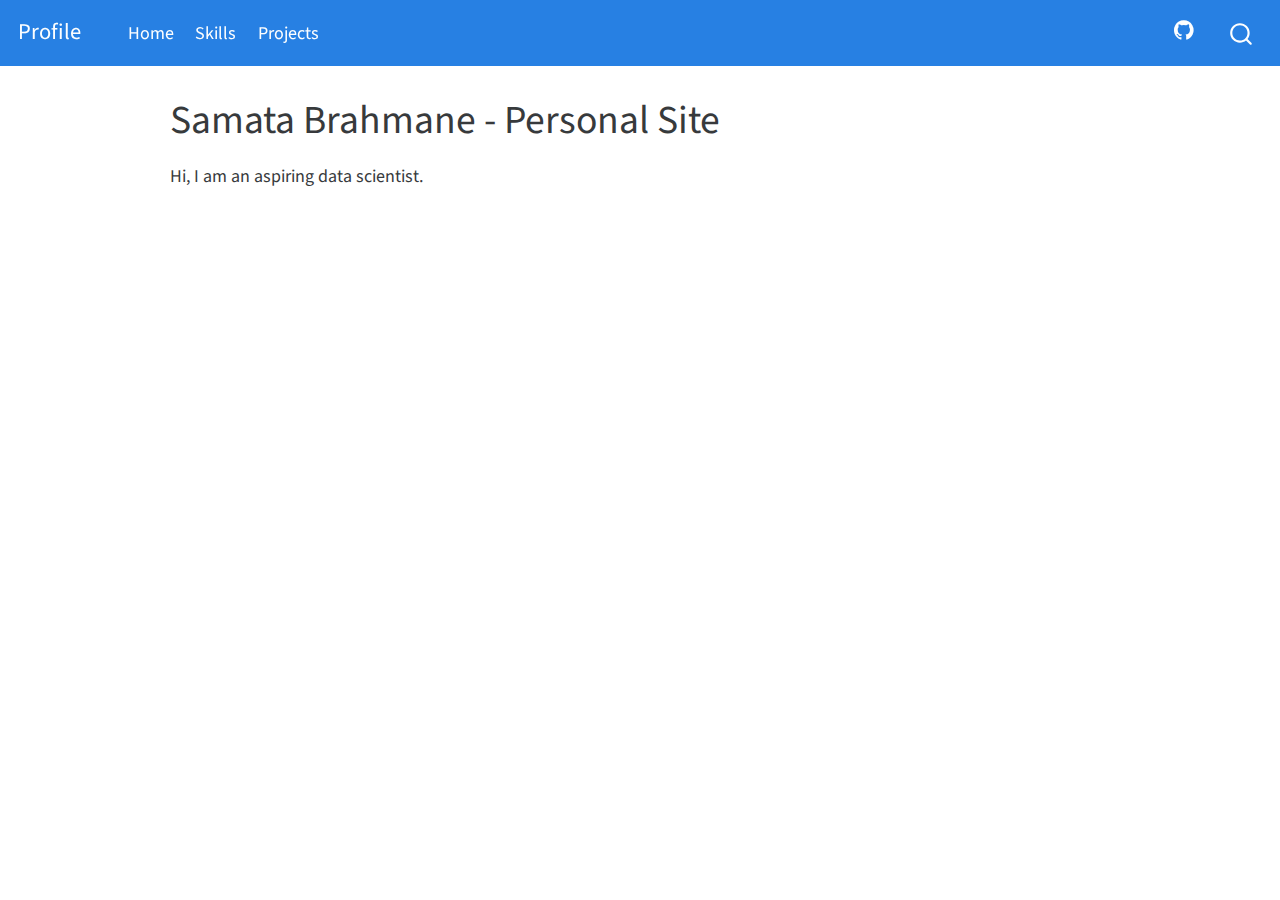
==== docs/index.html @ e241daa7 "first commit" ====
<!DOCTYPE html>
<html xmlns="http://www.w3.org/1999/xhtml" lang="en" xml:lang="en"><head>

<meta charset="utf-8">
<meta name="generator" content="quarto-1.1.251">

<meta name="viewport" content="width=device-width, initial-scale=1.0, user-scalable=yes">


<title>Profile - Samata Brahmane - Personal Site</title>
<style>
code{white-space: pre-wrap;}
span.smallcaps{font-variant: small-caps;}
div.columns{display: flex; gap: min(4vw, 1.5em);}
div.column{flex: auto; overflow-x: auto;}
div.hanging-indent{margin-left: 1.5em; text-indent: -1.5em;}
ul.task-list{list-style: none;}
ul.task-list li input[type="checkbox"] {
  width: 0.8em;
  margin: 0 0.8em 0.2em -1.6em;
  vertical-align: middle;
}
</style>


<script src="site_libs/quarto-nav/quarto-nav.js"></script>
<script src="site_libs/quarto-nav/headroom.min.js"></script>
<script src="site_libs/clipboard/clipboard.min.js"></script>
<script src="site_libs/quarto-search/autocomplete.umd.js"></script>
<script src="site_libs/quarto-search/fuse.min.js"></script>
<script src="site_libs/quarto-search/quarto-search.js"></script>
<meta name="quarto:offset" content="./">
<script src="site_libs/quarto-html/quarto.js"></script>
<script src="site_libs/quarto-html/popper.min.js"></script>
<script src="site_libs/quarto-html/tippy.umd.min.js"></script>
<script src="site_libs/quarto-html/anchor.min.js"></script>
<link href="site_libs/quarto-html/tippy.css" rel="stylesheet">
<link href="site_libs/quarto-html/quarto-syntax-highlighting.css" rel="stylesheet" id="quarto-text-highlighting-styles">
<script src="site_libs/bootstrap/bootstrap.min.js"></script>
<link href="site_libs/bootstrap/bootstrap-icons.css" rel="stylesheet">
<link href="site_libs/bootstrap/bootstrap.min.css" rel="stylesheet" id="quarto-bootstrap" data-mode="light">
<script id="quarto-search-options" type="application/json">{
  "location": "navbar",
  "copy-button": false,
  "collapse-after": 3,
  "panel-placement": "end",
  "type": "overlay",
  "limit": 20,
  "language": {
    "search-no-results-text": "No results",
    "search-matching-documents-text": "matching documents",
    "search-copy-link-title": "Copy link to search",
    "search-hide-matches-text": "Hide additional matches",
    "search-more-match-text": "more match in this document",
    "search-more-matches-text": "more matches in this document",
    "search-clear-button-title": "Clear",
    "search-detached-cancel-button-title": "Cancel",
    "search-submit-button-title": "Submit"
  }
}</script>


<link rel="stylesheet" href="styles.css">
</head>

<body class="nav-fixed">

<div id="quarto-search-results"></div>
  <header id="quarto-header" class="headroom fixed-top">
    <nav class="navbar navbar-expand-lg navbar-dark ">
      <div class="navbar-container container-fluid">
      <div class="navbar-brand-container">
    <a class="navbar-brand" href="./index.html">
    <span class="navbar-title">Profile</span>
    </a>
  </div>
          <button class="navbar-toggler" type="button" data-bs-toggle="collapse" data-bs-target="#navbarCollapse" aria-controls="navbarCollapse" aria-expanded="false" aria-label="Toggle navigation" onclick="if (window.quartoToggleHeadroom) { window.quartoToggleHeadroom(); }">
  <span class="navbar-toggler-icon"></span>
</button>
          <div class="collapse navbar-collapse" id="navbarCollapse">
            <ul class="navbar-nav navbar-nav-scroll me-auto">
  <li class="nav-item">
    <a class="nav-link" href="./homepage.html">Home</a>
  </li>  
  <li class="nav-item">
    <a class="nav-link" href="./skills.html">Skills</a>
  </li>  
  <li class="nav-item">
    <a class="nav-link" href="./projects.html">Projects</a>
  </li>  
</ul>
            <ul class="navbar-nav navbar-nav-scroll ms-auto">
  <li class="nav-item compact">
    <a class="nav-link" href="https://github.com/samata18"><i class="bi bi-github" role="img" aria-label="GitHub">
</i> 
 </a>
  </li>  
</ul>
              <div id="quarto-search" class="" title="Search"></div>
          </div> <!-- /navcollapse -->
      </div> <!-- /container-fluid -->
    </nav>
</header>
<!-- content -->
<div id="quarto-content" class="quarto-container page-columns page-rows-contents page-layout-article page-navbar">
<!-- sidebar -->
<!-- margin-sidebar -->
    <div id="quarto-margin-sidebar" class="sidebar margin-sidebar">
        
    </div>
<!-- main -->
<main class="content" id="quarto-document-content">

<header id="title-block-header" class="quarto-title-block default">
<div class="quarto-title">
<h1 class="title">Samata Brahmane - Personal Site</h1>
</div>



<div class="quarto-title-meta">

    
    
  </div>
  

</header>

<p>Hi, I am an aspiring data scientist.</p>



</main> <!-- /main -->
<script id="quarto-html-after-body" type="application/javascript">
window.document.addEventListener("DOMContentLoaded", function (event) {
  const toggleBodyColorMode = (bsSheetEl) => {
    const mode = bsSheetEl.getAttribute("data-mode");
    const bodyEl = window.document.querySelector("body");
    if (mode === "dark") {
      bodyEl.classList.add("quarto-dark");
      bodyEl.classList.remove("quarto-light");
    } else {
      bodyEl.classList.add("quarto-light");
      bodyEl.classList.remove("quarto-dark");
    }
  }
  const toggleBodyColorPrimary = () => {
    const bsSheetEl = window.document.querySelector("link#quarto-bootstrap");
    if (bsSheetEl) {
      toggleBodyColorMode(bsSheetEl);
    }
  }
  toggleBodyColorPrimary();  
  const icon = "";
  const anchorJS = new window.AnchorJS();
  anchorJS.options = {
    placement: 'right',
    icon: icon
  };
  anchorJS.add('.anchored');
  const clipboard = new window.ClipboardJS('.code-copy-button', {
    target: function(trigger) {
      return trigger.previousElementSibling;
    }
  });
  clipboard.on('success', function(e) {
    // button target
    const button = e.trigger;
    // don't keep focus
    button.blur();
    // flash "checked"
    button.classList.add('code-copy-button-checked');
    var currentTitle = button.getAttribute("title");
    button.setAttribute("title", "Copied!");
    setTimeout(function() {
      button.setAttribute("title", currentTitle);
      button.classList.remove('code-copy-button-checked');
    }, 1000);
    // clear code selection
    e.clearSelection();
  });
  function tippyHover(el, contentFn) {
    const config = {
      allowHTML: true,
      content: contentFn,
      maxWidth: 500,
      delay: 100,
      arrow: false,
      appendTo: function(el) {
          return el.parentElement;
      },
      interactive: true,
      interactiveBorder: 10,
      theme: 'quarto',
      placement: 'bottom-start'
    };
    window.tippy(el, config); 
  }
  const noterefs = window.document.querySelectorAll('a[role="doc-noteref"]');
  for (var i=0; i<noterefs.length; i++) {
    const ref = noterefs[i];
    tippyHover(ref, function() {
      // use id or data attribute instead here
      let href = ref.getAttribute('data-footnote-href') || ref.getAttribute('href');
      try { href = new URL(href).hash; } catch {}
      const id = href.replace(/^#\/?/, "");
      const note = window.document.getElementById(id);
      return note.innerHTML;
    });
  }
  var bibliorefs = window.document.querySelectorAll('a[role="doc-biblioref"]');
  for (var i=0; i<bibliorefs.length; i++) {
    const ref = bibliorefs[i];
    const cites = ref.parentNode.getAttribute('data-cites').split(' ');
    tippyHover(ref, function() {
      var popup = window.document.createElement('div');
      cites.forEach(function(cite) {
        var citeDiv = window.document.createElement('div');
        citeDiv.classList.add('hanging-indent');
        citeDiv.classList.add('csl-entry');
        var biblioDiv = window.document.getElementById('ref-' + cite);
        if (biblioDiv) {
          citeDiv.innerHTML = biblioDiv.innerHTML;
        }
        popup.appendChild(citeDiv);
      });
      return popup.innerHTML;
    });
  }
});
</script>
</div> <!-- /content -->



</body></html>
---- docs/site_libs/quarto-html/tippy.css ----
.tippy-box[data-animation=fade][data-state=hidden]{opacity:0}[data-tippy-root]{max-width:calc(100vw - 10px)}.tippy-box{position:relative;background-color:#333;color:#fff;border-radius:4px;font-size:14px;line-height:1.4;white-space:normal;outline:0;transition-property:transform,visibility,opacity}.tippy-box[data-placement^=top]>.tippy-arrow{bottom:0}.tippy-box[data-placement^=top]>.tippy-arrow:before{bottom:-7px;left:0;border-width:8px 8px 0;border-top-color:initial;transform-origin:center top}.tippy-box[data-placement^=bottom]>.tippy-arrow{top:0}.tippy-box[data-placement^=bottom]>.tippy-arrow:before{top:-7px;left:0;border-width:0 8px 8px;border-bottom-color:initial;transform-origin:center bottom}.tippy-box[data-placement^=left]>.tippy-arrow{right:0}.tippy-box[data-placement^=left]>.tippy-arrow:before{border-width:8px 0 8px 8px;border-left-color:initial;right:-7px;transform-origin:center left}.tippy-box[data-placement^=right]>.tippy-arrow{left:0}.tippy-box[data-placement^=right]>.tippy-arrow:before{left:-7px;border-width:8px 8px 8px 0;border-right-color:initial;transform-origin:center right}.tippy-box[data-inertia][data-state=visible]{transition-timing-function:cubic-bezier(.54,1.5,.38,1.11)}.tippy-arrow{width:16px;height:16px;color:#333}.tippy-arrow:before{content:"";position:absolute;border-color:transparent;border-style:solid}.tippy-content{position:relative;padding:5px 9px;z-index:1}
---- docs/site_libs/quarto-html/quarto-syntax-highlighting.css ----
/* quarto syntax highlight colors */
:root {
  --quarto-hl-ot-color: #003B4F;
  --quarto-hl-at-color: #657422;
  --quarto-hl-ss-color: #20794D;
  --quarto-hl-an-color: #5E5E5E;
  --quarto-hl-fu-color: #4758AB;
  --quarto-hl-st-color: #20794D;
  --quarto-hl-cf-color: #003B4F;
  --quarto-hl-op-color: #5E5E5E;
  --quarto-hl-er-color: #AD0000;
  --quarto-hl-bn-color: #AD0000;
  --quarto-hl-al-color: #AD0000;
  --quarto-hl-va-color: #111111;
  --quarto-hl-bu-color: inherit;
  --quarto-hl-ex-color: inherit;
  --quarto-hl-pp-color: #AD0000;
  --quarto-hl-in-color: #5E5E5E;
  --quarto-hl-vs-color: #20794D;
  --quarto-hl-wa-color: #5E5E5E;
  --quarto-hl-do-color: #5E5E5E;
  --quarto-hl-im-color: #00769E;
  --quarto-hl-ch-color: #20794D;
  --quarto-hl-dt-color: #AD0000;
  --quarto-hl-fl-color: #AD0000;
  --quarto-hl-co-color: #5E5E5E;
  --quarto-hl-cv-color: #5E5E5E;
  --quarto-hl-cn-color: #8f5902;
  --quarto-hl-sc-color: #5E5E5E;
  --quarto-hl-dv-color: #AD0000;
  --quarto-hl-kw-color: #003B4F;
}

/* other quarto variables */
:root {
  --quarto-font-monospace: SFMono-Regular, Menlo, Monaco, Consolas, "Liberation Mono", "Courier New", monospace;
}

pre > code.sourceCode > span {
  color: #003B4F;
}

code span {
  color: #003B4F;
}

code.sourceCode > span {
  color: #003B4F;
}

div.sourceCode,
div.sourceCode pre.sourceCode {
  color: #003B4F;
}

code span.ot {
  color: #003B4F;
}

code span.at {
  color: #657422;
}

code span.ss {
  color: #20794D;
}

code span.an {
  color: #5E5E5E;
}

code span.fu {
  color: #4758AB;
}

code span.st {
  color: #20794D;
}

code span.cf {
  color: #003B4F;
}

code span.op {
  color: #5E5E5E;
}

code span.er {
  color: #AD0000;
}

code span.bn {
  color: #AD0000;
}

code span.al {
  color: #AD0000;
}

code span.va {
  color: #111111;
}

code span.pp {
  color: #AD0000;
}

code span.in {
  color: #5E5E5E;
}

code span.vs {
  color: #20794D;
}

code span.wa {
  color: #5E5E5E;
  font-style: italic;
}

code span.do {
  color: #5E5E5E;
  font-style: italic;
}

code span.im {
  color: #00769E;
}

code span.ch {
  color: #20794D;
}

code span.dt {
  color: #AD0000;
}

code span.fl {
  color: #AD0000;
}

code span.co {
  color: #5E5E5E;
}

code span.cv {
  color: #5E5E5E;
  font-style: italic;
}

code span.cn {
  color: #8f5902;
}

code span.sc {
  color: #5E5E5E;
}

code span.dv {
  color: #AD0000;
}

code span.kw {
  color: #003B4F;
}

.prevent-inlining {
  content: "</";
}

/*# sourceMappingURL=debc5d5d77c3f9108843748ff7464032.css.map */
---- docs/styles.css ----
/* css styles */
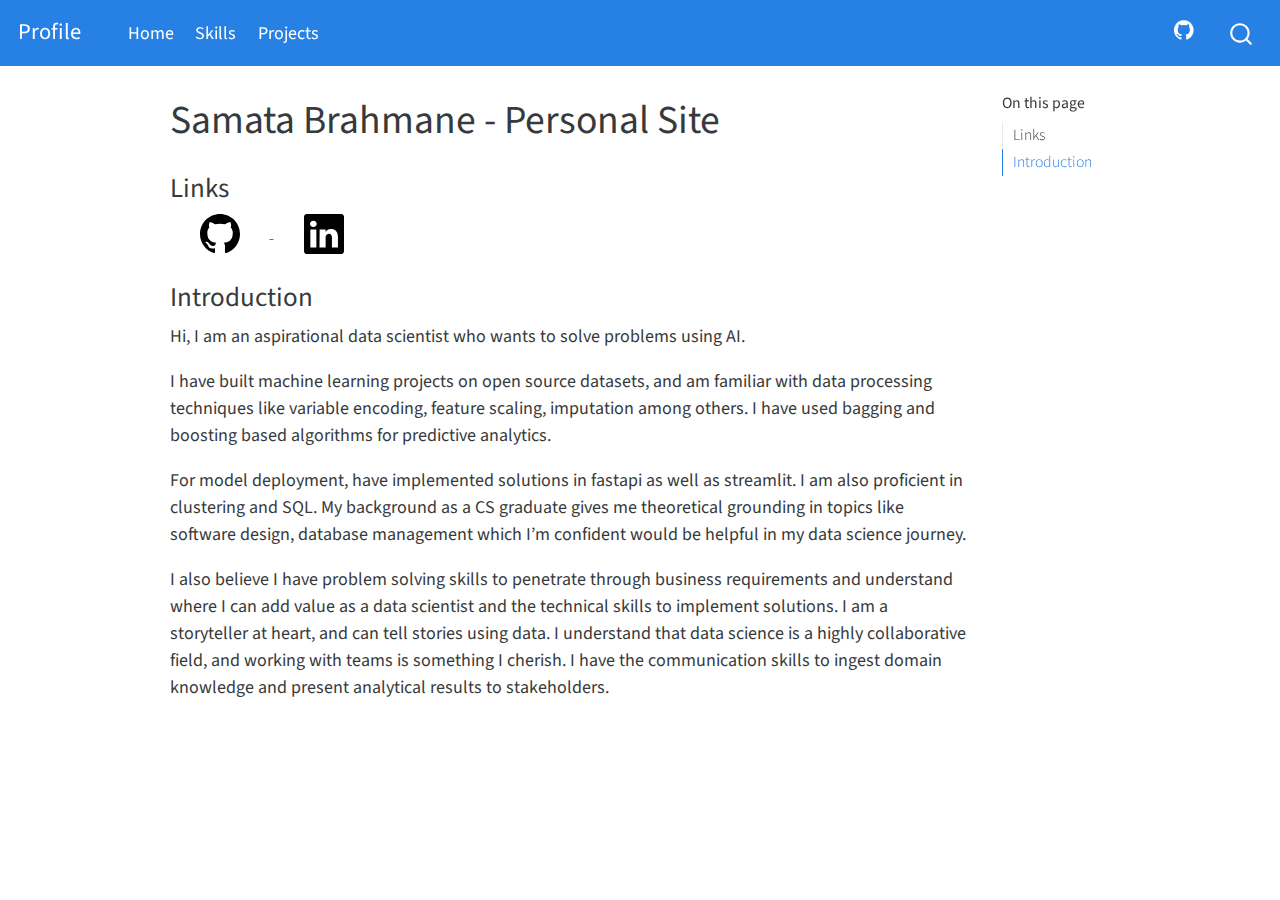
==== commit 4a115471: "a" ====
--- a/docs/index.html
+++ b/docs/index.html
@@ -80,7 +80,7 @@
           <div class="collapse navbar-collapse" id="navbarCollapse">
             <ul class="navbar-nav navbar-nav-scroll me-auto">
   <li class="nav-item">
-    <a class="nav-link" href="./homepage.html">Home</a>
+    <a class="nav-link active" href="./index.html" aria-current="page">Home</a>
   </li>  
   <li class="nav-item">
     <a class="nav-link" href="./skills.html">Skills</a>
@@ -106,7 +106,14 @@
 <!-- sidebar -->
 <!-- margin-sidebar -->
     <div id="quarto-margin-sidebar" class="sidebar margin-sidebar">
-        
+        <nav id="TOC" role="doc-toc" class="toc-active">
+    <h2 id="toc-title">On this page</h2>
+   
+  <ul>
+  <li><a href="#links" id="toc-links" class="nav-link active" data-scroll-target="#links">Links</a></li>
+  <li><a href="#introduction" id="toc-introduction" class="nav-link" data-scroll-target="#introduction">Introduction</a></li>
+  </ul>
+</nav>
     </div>
 <!-- main -->
 <main class="content" id="quarto-document-content">
@@ -127,9 +134,19 @@
 
 </header>
 
-<p>Hi, I am an aspiring data scientist.</p>
-
-
+<section id="links" class="level3">
+<h3 class="anchored" data-anchor-id="links">Links</h3>
+<p><a href="https://github.com/samata18"> <img alt="Qries" src="github.svg" width="100&quot;" height="40"> </a><a href="https://www.linkedin.com/in/samata-b-989a9b148/"> <img alt="Qries" src="linkedin.svg" width="100&quot;" height="40"> </a></p>
+</section>
+<section id="introduction" class="level3">
+<h3 class="anchored" data-anchor-id="introduction">Introduction</h3>
+<p>Hi, I am an aspirational data scientist who wants to solve problems using AI.</p>
+<p>I have built machine learning projects on open source datasets, and am familiar with data processing techniques like variable encoding, feature scaling, imputation among others. I have used bagging and boosting based algorithms for predictive analytics.</p>
+<p>For model deployment, have implemented solutions in fastapi as well as streamlit. I am also proficient in clustering and SQL. My background as a CS graduate gives me theoretical grounding in topics like software design, database management which I’m confident would be helpful in my data science journey.</p>
+<p>I also believe I have problem solving skills to penetrate through business requirements and understand where I can add value as a data scientist and the technical skills to implement solutions. I am a storyteller at heart, and can tell stories using data. I understand that data science is a highly collaborative field, and working with teams is something I cherish. I have the communication skills to ingest domain knowledge and present analytical results to stakeholders.</p>
+
+
+</section>
 
 </main> <!-- /main -->
 <script id="quarto-html-after-body" type="application/javascript">
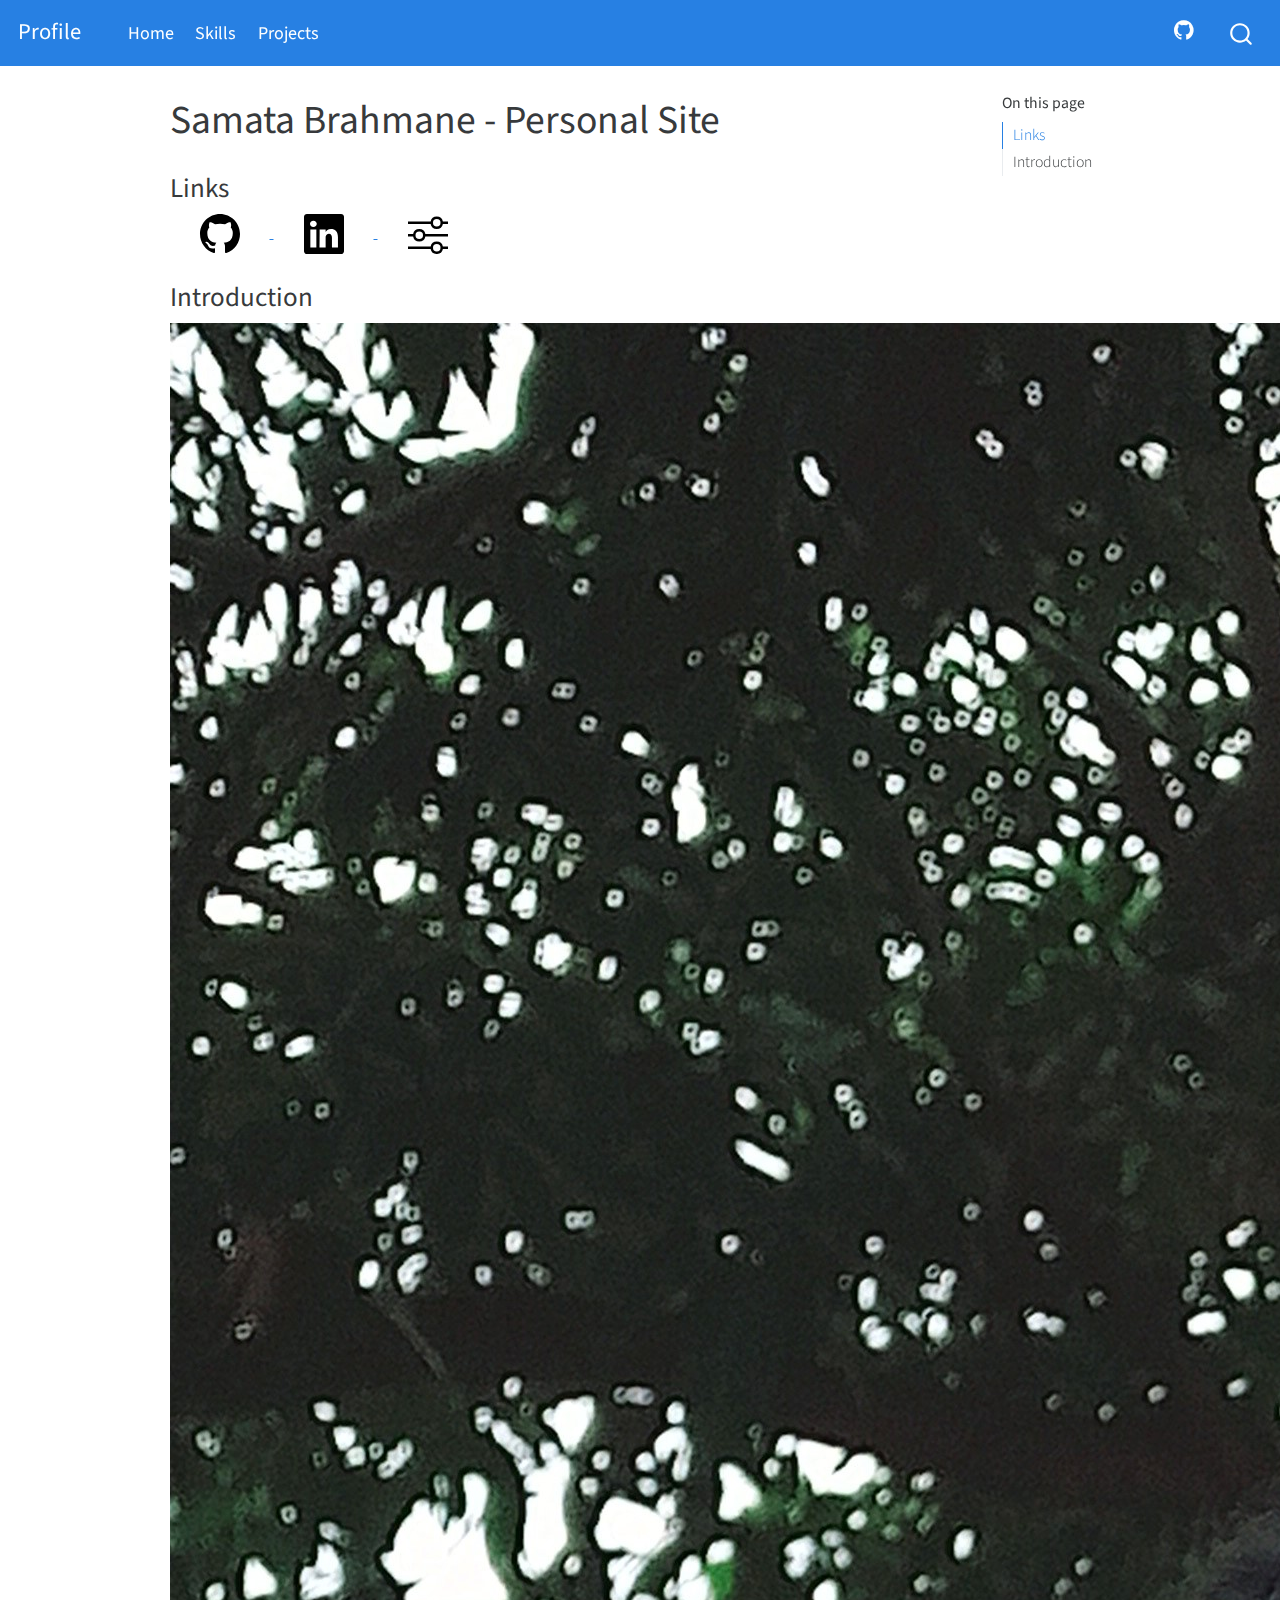
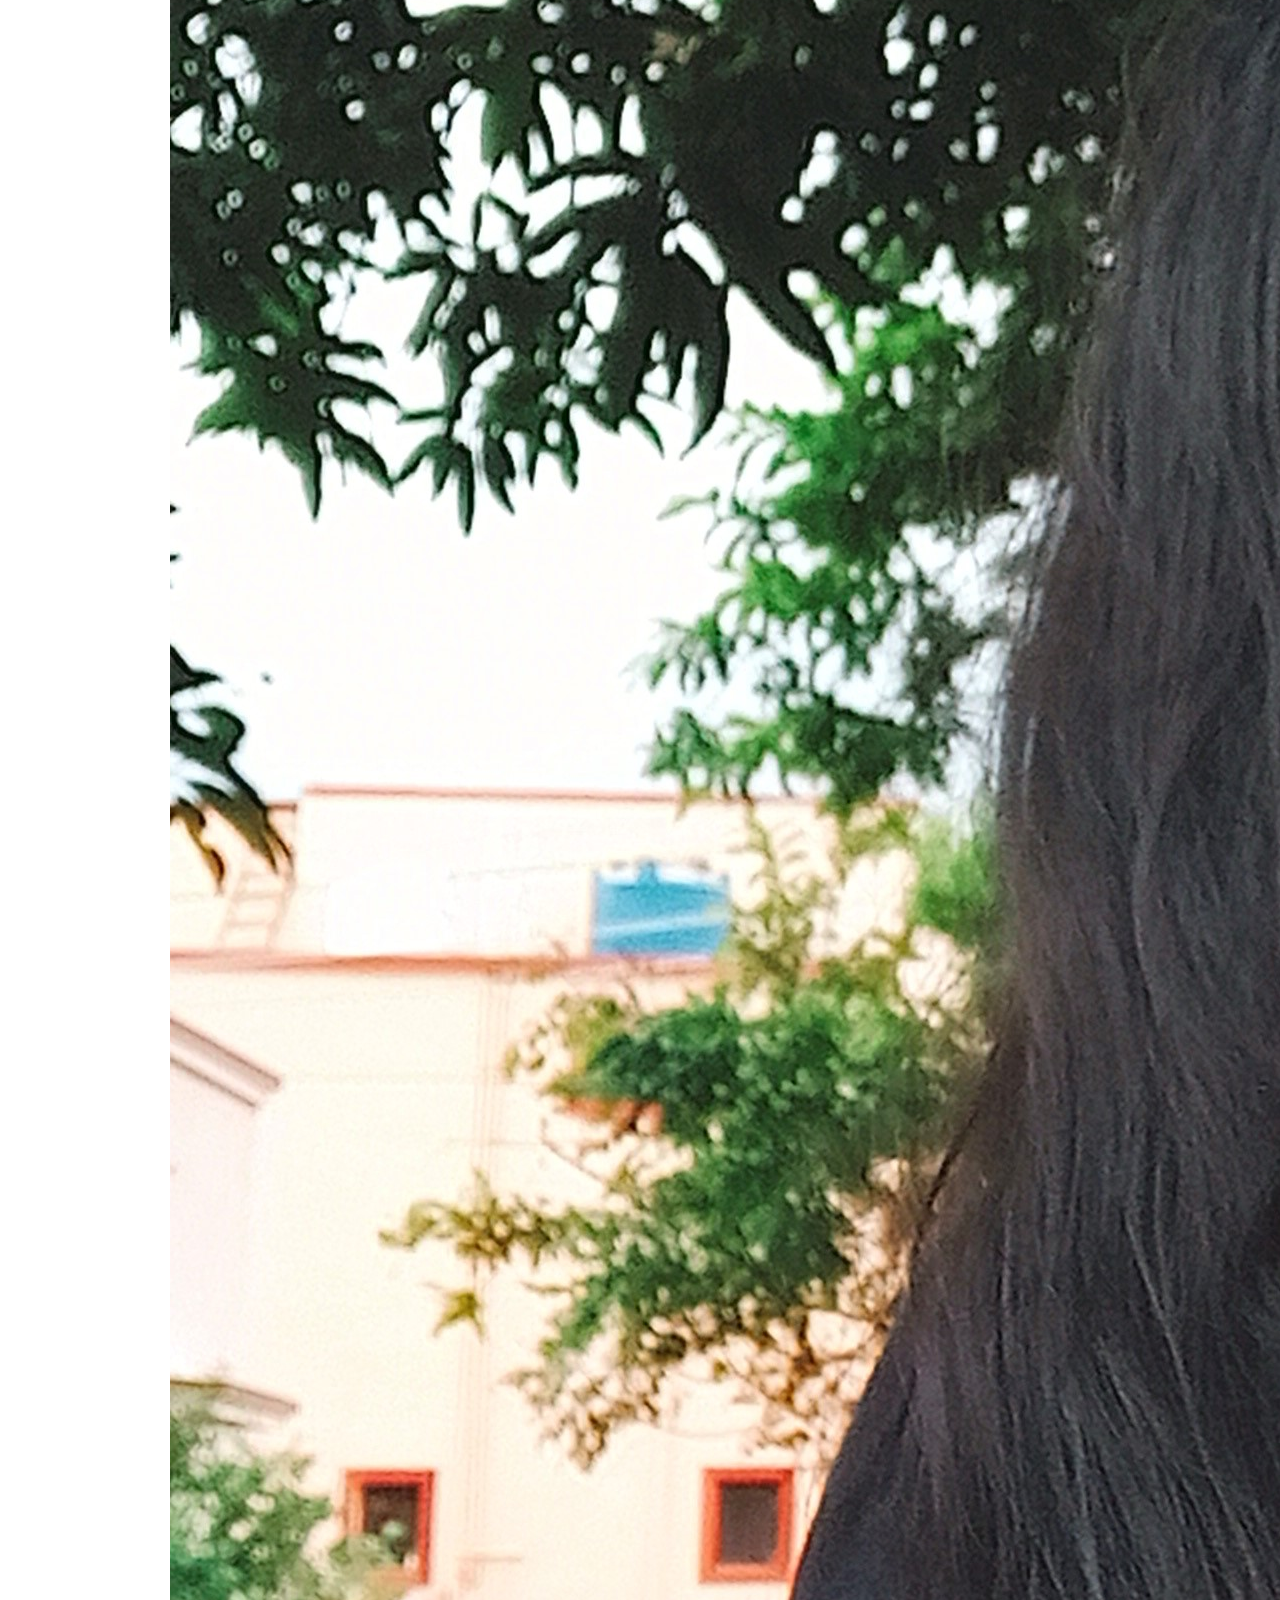
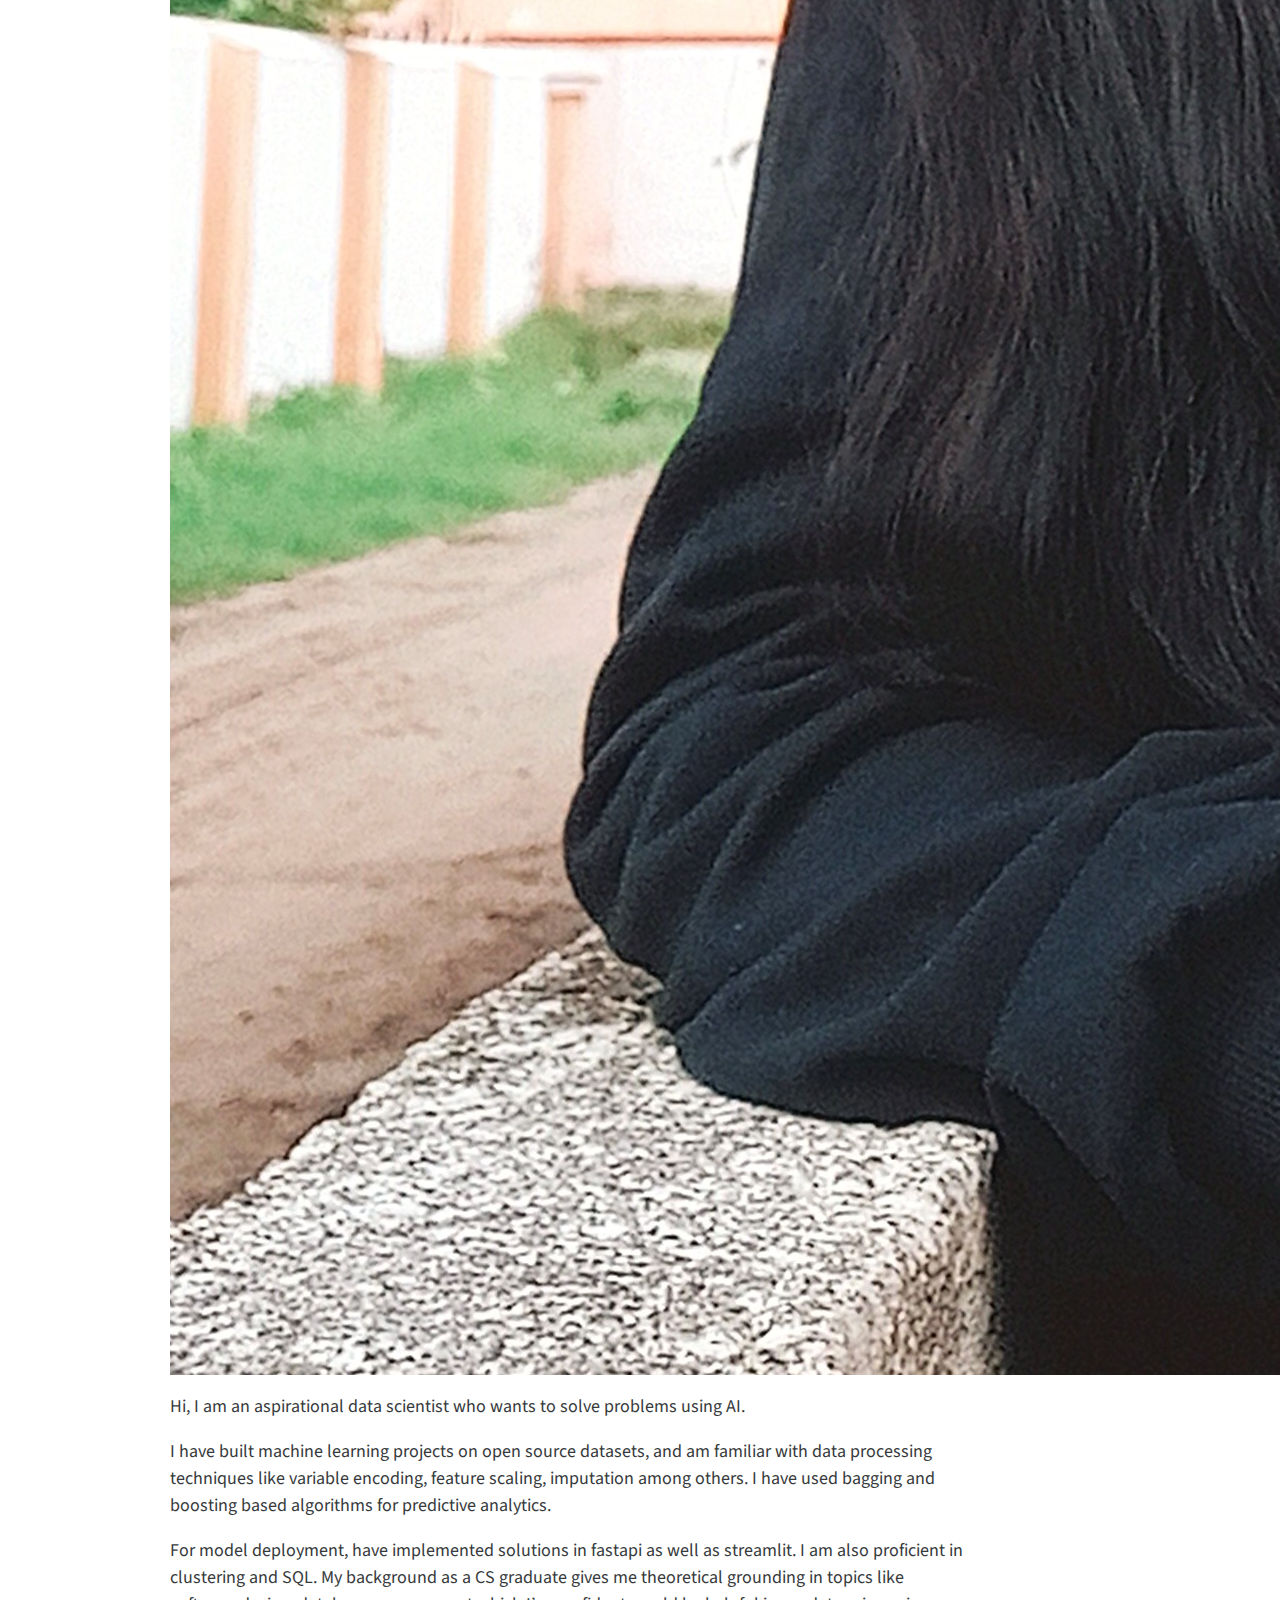
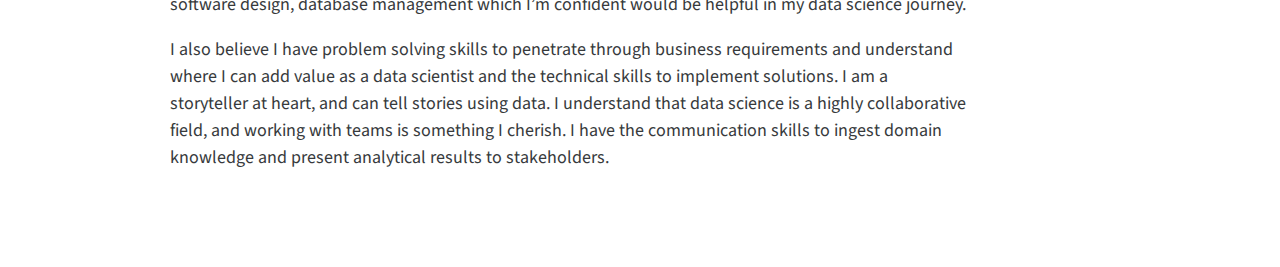
==== commit e3bc1fee: "added source files" ====
--- a/docs/index.html
+++ b/docs/index.html
@@ -136,10 +136,13 @@
 
 <section id="links" class="level3">
 <h3 class="anchored" data-anchor-id="links">Links</h3>
-<p><a href="https://github.com/samata18"> <img alt="Qries" src="github.svg" width="100&quot;" height="40"> </a><a href="https://www.linkedin.com/in/samata-b-989a9b148/"> <img alt="Qries" src="linkedin.svg" width="100&quot;" height="40"> </a></p>
+<p><a href="https://github.com/samata18"> <img alt="Qries" src="github.svg" width="100&quot;" height="40"> </a><a href="https://www.linkedin.com/in/samata-b-989a9b148/"> <img alt="Qries" src="linkedin.svg" width="100&quot;" height="40"> </a><a href="https://samata18-brain-stroke-prediction-brain-stroke-deploy-394359.streamlitapp.com/"> <img alt="Qries" src="sliders.svg" width="100&quot;" height="40"> </a></p>
 </section>
 <section id="introduction" class="level3">
 <h3 class="anchored" data-anchor-id="introduction">Introduction</h3>
+<div style="text-align: center;">
+<p><img class="circular_image" src="photo.jpg" alt="Sky"></p>
+</div>
 <p>Hi, I am an aspirational data scientist who wants to solve problems using AI.</p>
 <p>I have built machine learning projects on open source datasets, and am familiar with data processing techniques like variable encoding, feature scaling, imputation among others. I have used bagging and boosting based algorithms for predictive analytics.</p>
 <p>For model deployment, have implemented solutions in fastapi as well as streamlit. I am also proficient in clustering and SQL. My background as a CS graduate gives me theoretical grounding in topics like software design, database management which I’m confident would be helpful in my data science journey.</p>
